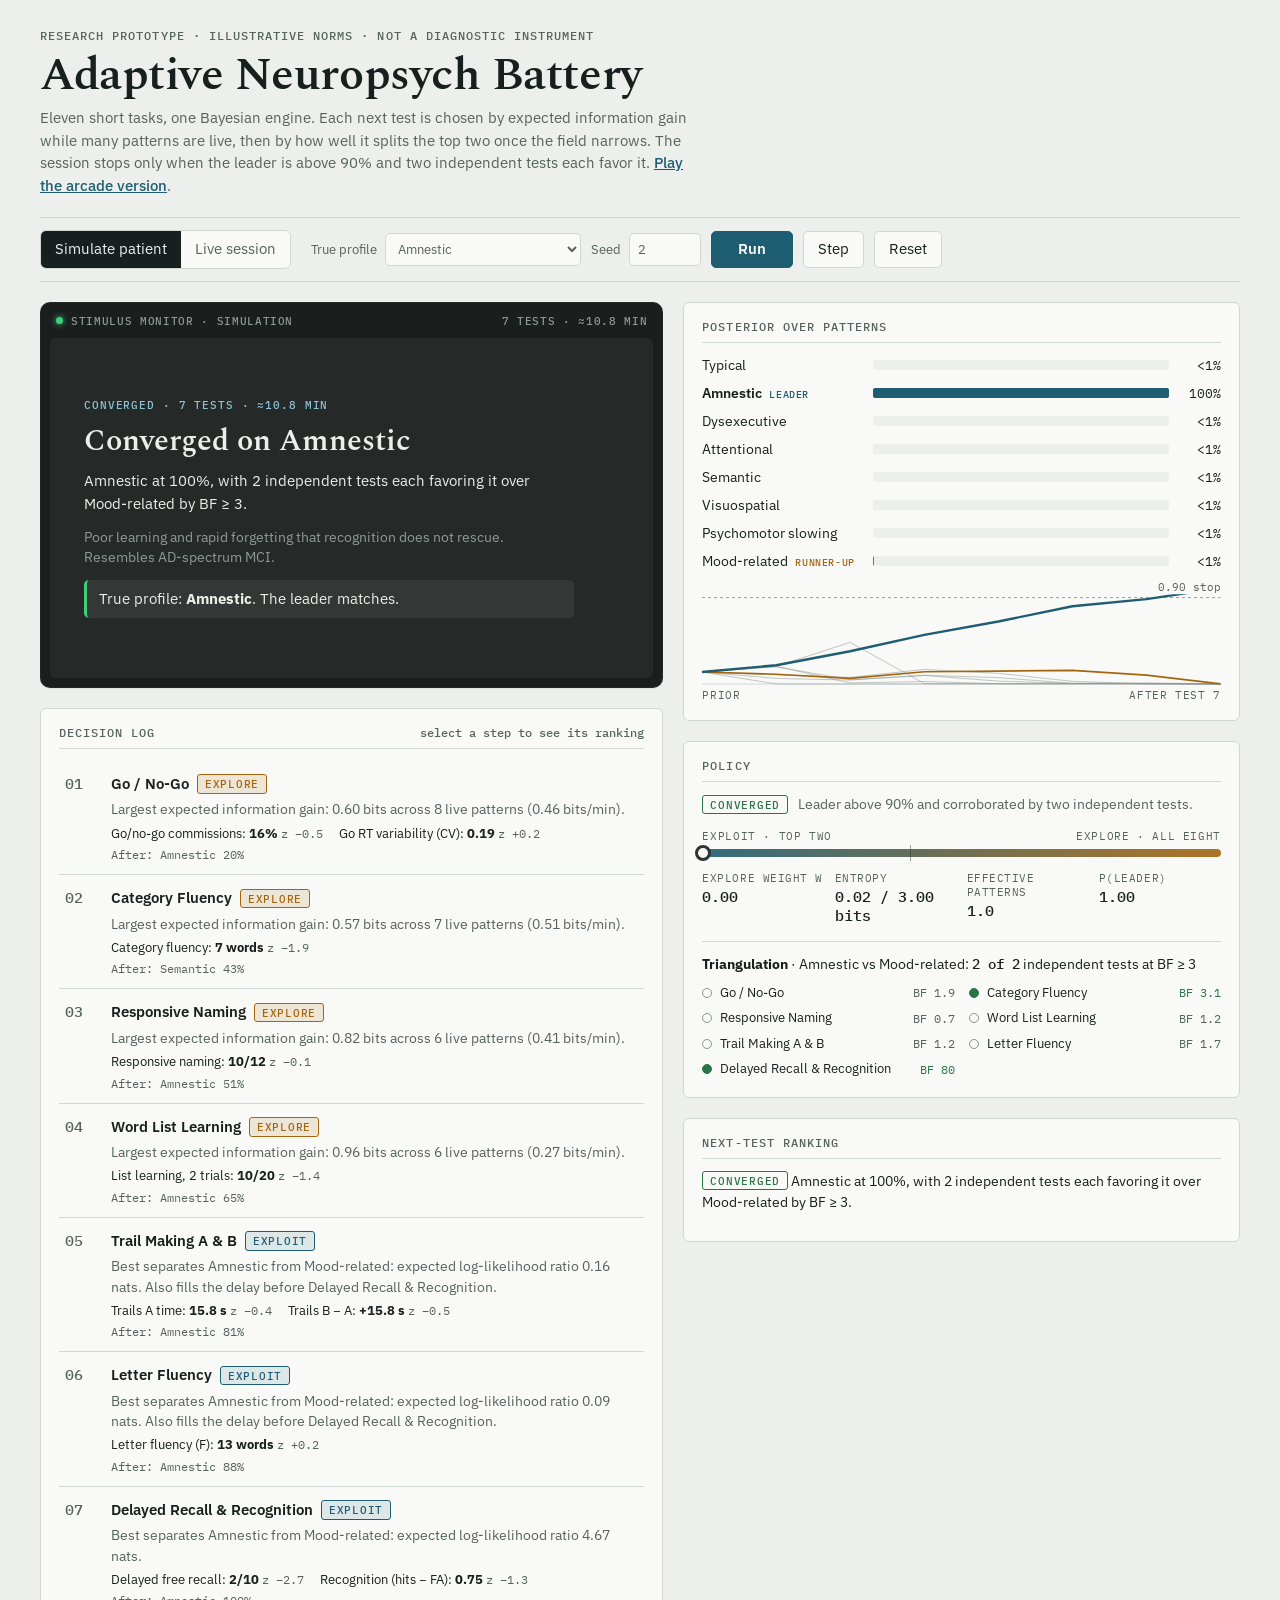
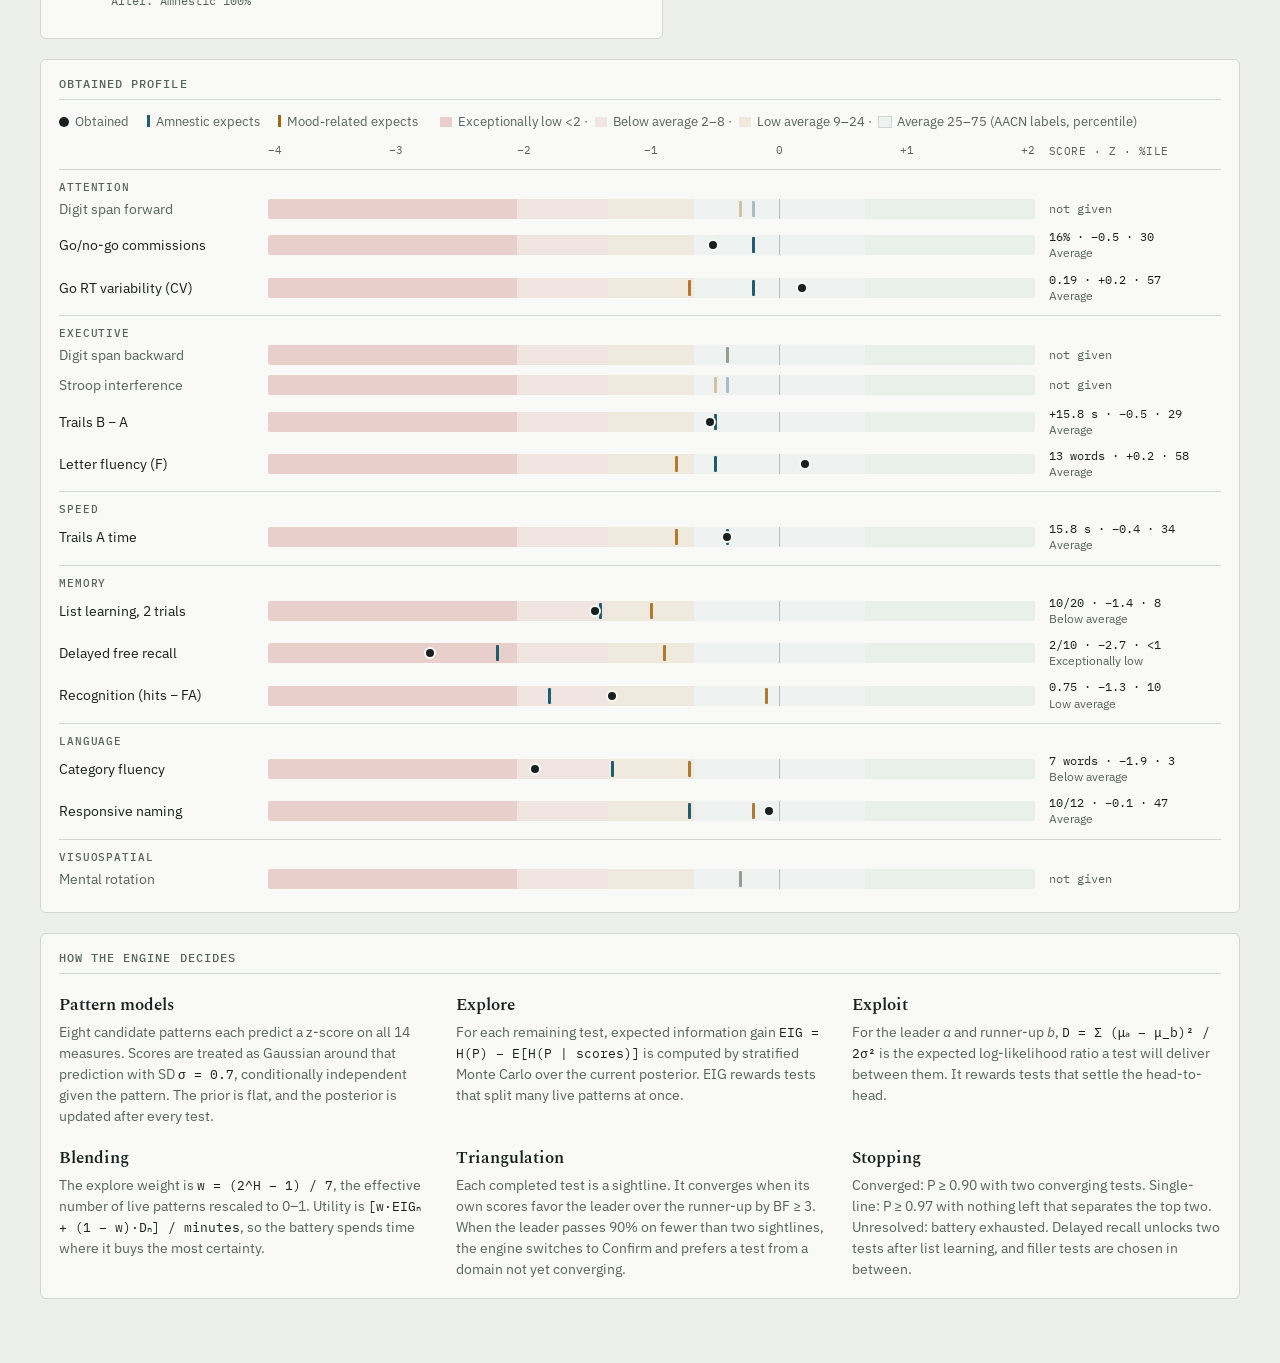
==== dashboard.html @ c5dc6a9e "Mind Arcade: adaptive neuropsych battery with arcade front end Eleven browser tasks selected by a Ba" ====
<!doctype html>
<html lang="en">
<head>
<meta charset="utf-8">
<meta name="viewport" content="width=device-width, initial-scale=1, viewport-fit=cover">
<title>Adaptive Neuropsych Battery</title>
<link rel="preconnect" href="https://fonts.googleapis.com">
<link rel="preconnect" href="https://fonts.gstatic.com" crossorigin>
<link rel="stylesheet" href="https://fonts.googleapis.com/css2?family=IBM+Plex+Mono:wght@400;500&family=IBM+Plex+Sans:ital,wght@0,400;0,500;0,600;1,400&family=Spectral:wght@500;600&display=swap">
<link rel="stylesheet" href="css/dashboard.css">
</head>
<body>
<div class="wrap">
  <header class="mast">
    <p class="eyebrow">Research prototype · illustrative norms · not a diagnostic instrument</p>
    <h1>Adaptive Neuropsych Battery</h1>
    <p class="lede">Eleven short tasks, one Bayesian engine. Each next test is chosen by expected information gain while many patterns are live, then by how well it splits the top two once the field narrows. The session stops only when the leader is above 90% and two independent tests each favor it. <a href="index.html">Play the arcade version</a>.</p>
  </header>

  <div class="controls">
    <div class="seg" role="group" aria-label="Mode">
      <button id="modeSim" aria-pressed="true">Simulate patient</button>
      <button id="modeLive" aria-pressed="false">Live session</button>
    </div>
    <div id="simCtl" class="ctl-row">
      <label for="truth">True profile <select id="truth"></select></label>
      <label for="seed">Seed <input id="seed" type="number" min="1" max="99999" value="2"></label>
      <button id="btnRun" class="btn primary">Run</button>
      <button id="btnStep" class="btn">Step</button>
      <button id="btnReset" class="btn">Reset</button>
    </div>
    <div id="liveCtl" class="ctl-row" hidden>
      <span class="hint">Takes 8 to 15 minutes. A keyboard works best; touch is supported.</span>
      <button id="btnLive" class="btn primary">Start session</button>
      <button id="btnEnd" class="btn" disabled>End session</button>
    </div>
  </div>

  <main class="grid">
    <div class="col">
      <div class="screen">
        <div class="screen-bar"><span id="screenLabel">Stimulus monitor · simulation</span><span id="screenClock"></span></div>
        <div id="stage" class="stage" aria-live="polite"></div>
      </div>
      <section class="panel"><h2>Decision log <span class="muted" style="text-transform:none;letter-spacing:0">select a step to see its ranking</span></h2><ol id="trace" class="trace"></ol></section>
    </div>
    <div class="col">
      <section class="panel"><h2>Posterior over patterns</h2><div id="post"></div><div id="evo"></div></section>
      <section class="panel"><h2>Policy</h2><div id="policy"></div></section>
      <section class="panel"><h2><span id="candTitle">Next-test ranking</span><button id="candBack" hidden>Show current</button></h2><div id="cands"></div></section>
    </div>
  </main>

  <section class="panel">
    <h2>Obtained profile</h2>
    <div class="prof-head" id="profLegend"></div>
    <div id="profile"></div>
  </section>

  <section class="panel methods">
    <h2>How the engine decides</h2>
    <div><h3>Pattern models</h3><p>Eight candidate patterns each predict a z-score on all 14 measures. Scores are treated as Gaussian around that prediction with SD <code>σ = 0.7</code>, conditionally independent given the pattern. The prior is flat, and the posterior is updated after every test.</p></div>
    <div><h3>Explore</h3><p>For each remaining test, expected information gain <code>EIG = H(P) − E[H(P | scores)]</code> is computed by stratified Monte Carlo over the current posterior. EIG rewards tests that split many live patterns at once.</p></div>
    <div><h3>Exploit</h3><p>For the leader <i>a</i> and runner-up <i>b</i>, <code>D = Σ (μₐ − μ_b)² / 2σ²</code> is the expected log-likelihood ratio a test will deliver between them. It rewards tests that settle the head-to-head.</p></div>
    <div><h3>Blending</h3><p>The explore weight is <code>w = (2^H − 1) / 7</code>, the effective number of live patterns rescaled to 0–1. Utility is <code>[w·EIGₙ + (1 − w)·Dₙ] / minutes</code>, so the battery spends time where it buys the most certainty.</p></div>
    <div><h3>Triangulation</h3><p>Each completed test is a sightline. It converges when its own scores favor the leader over the runner-up by BF ≥ 3. When the leader passes 90% on fewer than two sightlines, the engine switches to Confirm and prefers a test from a domain not yet converging.</p></div>
    <div><h3>Stopping</h3><p>Converged: P ≥ 0.90 with two converging tests. Single-line: P ≥ 0.97 with nothing left that separates the top two. Unresolved: battery exhausted. Delayed recall unlocks two tests after list learning, and filler tests are chosen in between.</p></div>
  </section>
</div>
<script src="js/engine.js"></script>
<script src="js/tasks.js"></script>
<script src="js/dashboard.js"></script>
</body>
</html>
---- css/dashboard.css ----
/* base reset */
*,*::before,*::after{box-sizing:border-box}
body{margin:0}
img{max-width:100%}
[hidden]{display:none!important}

/* Layout: a clinician's protocol sheet. Left: the stimulus monitor (fixed dark, as in a testing room) over the decision log.
   Right: engine readouts (posterior, policy, ranking). Full-width z-profile below. */
:root {
  --paper: #ECEFEB; --sheet: #F9FAF7; --ink: #17201E; --ink-2: #56625E; --rule: #D1D7D1;
  --accent: #1F5D73; --accent-soft: rgba(31, 93, 115, .12); --runner: #A5650F; --runner-soft: rgba(165, 101, 15, .14);
  --explore: #A5650F; --good: #2B7448; --bad: #AE3833; --neutral: #8A9490;
  --band-el: rgba(174, 56, 51, .22); --band-ba: rgba(174, 56, 51, .11); --band-la: rgba(165, 101, 15, .11); --band-av: rgba(31, 93, 115, .05); --band-hi: rgba(43, 116, 72, .08);
  --screen: #1A1E1D; --screen-2: #252A29; --screen-ink: #ECEEE9; --screen-dim: #8F9A96; --screen-accent: #8CC3D6;
  --st-red: #FF5A52; --st-green: #3FCF78; --st-blue: #5B95FF; --st-yellow: #FFD449;
  --f-display: 'Spectral', Georgia, 'Times New Roman', serif;
  --f-body: 'IBM Plex Sans', system-ui, -apple-system, 'Segoe UI', sans-serif;
  --f-mono: 'IBM Plex Mono', ui-monospace, 'SF Mono', Menlo, monospace;
}
@media (prefers-color-scheme: dark) { :root:not([data-theme="light"]) {
  --paper: #0F1312; --sheet: #161B1A; --ink: #E1E6E2; --ink-2: #99A49F; --rule: #2A3230;
  --accent: #7DB6CB; --accent-soft: rgba(125, 182, 203, .14); --runner: #E0A84C; --runner-soft: rgba(224, 168, 76, .16);
  --explore: #E0A84C; --good: #6CC08D; --bad: #E6746D; --neutral: #6E7975;
  --band-el: rgba(230, 116, 109, .26); --band-ba: rgba(230, 116, 109, .13); --band-la: rgba(224, 168, 76, .12); --band-av: rgba(125, 182, 203, .05); --band-hi: rgba(108, 192, 141, .08);
  --screen: #0A0D0C; --screen-2: #161A19; color-scheme: dark; } }
:root[data-theme="dark"] {
  --paper: #0F1312; --sheet: #161B1A; --ink: #E1E6E2; --ink-2: #99A49F; --rule: #2A3230;
  --accent: #7DB6CB; --accent-soft: rgba(125, 182, 203, .14); --runner: #E0A84C; --runner-soft: rgba(224, 168, 76, .16);
  --explore: #E0A84C; --good: #6CC08D; --bad: #E6746D; --neutral: #6E7975;
  --band-el: rgba(230, 116, 109, .26); --band-ba: rgba(230, 116, 109, .13); --band-la: rgba(224, 168, 76, .12); --band-av: rgba(125, 182, 203, .05); --band-hi: rgba(108, 192, 141, .08);
  --screen: #0A0D0C; --screen-2: #161A19; color-scheme: dark; }

* { box-sizing: border-box; }
body { background: var(--paper); color: var(--ink); font: 15px/1.5 var(--f-body); }
.wrap { max-width: 1240px; margin: 0 auto; padding-inline: 20px; padding-block: 28px 64px; display: grid; gap: 20px; }
@media (max-width: 520px) { .wrap { padding-inline: 16px; } }
button, select, input { font: inherit; color: inherit; }
kbd { font: 500 .78em var(--f-mono); border: 1px solid currentColor; border-radius: 3px; padding: 0 .35em; opacity: .75; }
.muted { color: var(--ink-2); }
:focus-visible { outline: 2px solid var(--accent); outline-offset: 2px; }

/* masthead */
.mast { display: grid; gap: 8px; }
.eyebrow { margin: 0; font: 500 11.5px var(--f-mono); letter-spacing: .09em; text-transform: uppercase; color: var(--ink-2); }
h1 { margin: 0; font: 600 clamp(30px, 4.4vw, 46px)/1.05 var(--f-display); letter-spacing: -.01em; text-wrap: balance; }
.lede { margin: 0; max-width: 72ch; color: var(--ink-2); }

/* controls */
.controls { display: flex; flex-wrap: wrap; gap: 12px 20px; align-items: center; padding-block: 12px; border-block: 1px solid var(--rule); }
.seg { display: inline-flex; border: 1px solid var(--rule); border-radius: 6px; overflow: hidden; background: var(--sheet); }
.seg button { border: 0; background: none; padding: 7px 14px; cursor: pointer; color: var(--ink-2); }
.seg button[aria-pressed="true"] { background: var(--ink); color: var(--paper); }
.ctl-row { display: flex; flex-wrap: wrap; gap: 10px; align-items: center; }
.ctl-row label { display: inline-flex; gap: 8px; align-items: center; font-size: 13px; color: var(--ink-2); }
select, .ctl-row input { background: var(--sheet); border: 1px solid var(--rule); border-radius: 5px; padding: 6px 8px; }
.ctl-row input[type=number] { width: 5.5em; font-family: var(--f-mono); }
.btn { border: 1px solid var(--rule); background: var(--sheet); border-radius: 5px; padding: 6px 14px; cursor: pointer; }
.btn:hover { border-color: var(--ink-2); }
.btn.primary { background: var(--accent); border-color: var(--accent); color: var(--sheet); font-weight: 600; min-width: 5.5em; }
.btn:disabled { opacity: .45; cursor: default; }
.hint { font-size: 13px; color: var(--ink-2); }

/* grid */
.grid { display: grid; grid-template-columns: minmax(0, 1.12fr) minmax(0, 1fr); gap: 20px; align-items: start; }
.col { display: grid; gap: 20px; min-width: 0; }
@media (max-width: 980px) { .grid { grid-template-columns: minmax(0, 1fr); } }
.panel { background: var(--sheet); border: 1px solid var(--rule); border-radius: 6px; padding: 16px 18px 18px; min-width: 0; }
.panel h2 { margin: 0 0 12px; display: flex; justify-content: space-between; align-items: baseline; gap: 8px; font: 500 11.5px var(--f-mono); letter-spacing: .09em; text-transform: uppercase; color: var(--ink-2); padding-bottom: 8px; border-bottom: 1px solid var(--rule); }
.panel h2 button { font: 500 11px var(--f-mono); letter-spacing: .04em; text-transform: none; background: none; border: 0; color: var(--accent); cursor: pointer; padding: 0; }

/* chips */
.chip { display: inline-block; font: 500 10.5px/1 var(--f-mono); letter-spacing: .07em; text-transform: uppercase; padding: 4px 7px 3px; border-radius: 3px; border: 1px solid currentColor; vertical-align: 1px; white-space: nowrap; }
.chip-explore { color: var(--explore); background: var(--runner-soft); }
.chip-exploit { color: var(--accent); background: var(--accent-soft); }
.chip-confirm { color: var(--ink); background: transparent; border-style: dashed; }
.chip-converged { color: var(--good); }
.chip-narrow { color: var(--runner); }
.chip-exhausted { color: var(--bad); }

/* stimulus monitor */
.screen { background: var(--screen); color: var(--screen-ink); border-radius: 10px; padding: 10px; box-shadow: inset 0 0 0 1px rgba(255,255,255,.04), 0 1px 0 rgba(0,0,0,.05); }
.screen-bar { display: flex; justify-content: space-between; gap: 10px; font: 500 11px var(--f-mono); letter-spacing: .06em; text-transform: uppercase; color: var(--screen-dim); padding: 2px 6px 10px; }
.screen-bar span:first-child::before { content: ''; display: inline-block; width: 7px; height: 7px; border-radius: 50%; background: var(--st-green); margin-right: 8px; vertical-align: 1px; box-shadow: 0 0 6px var(--st-green); }
.stage { background: var(--screen-2); border-radius: 6px; min-height: 340px; display: grid; position: relative; overflow: hidden; }
.st-card { align-self: center; padding: 26px clamp(18px, 4vw, 34px); display: grid; gap: 12px; max-width: 62ch; }
.st-eyebrow { margin: 0; font: 500 11px var(--f-mono); letter-spacing: .08em; text-transform: uppercase; color: var(--screen-accent); }
.st-title { margin: 0; font: 600 clamp(22px, 3vw, 30px)/1.15 var(--f-display); text-wrap: balance; }
.st-why, .st-instr { margin: 0; color: var(--screen-ink); }
.st-instr { line-height: 1.6; }
.st-dim { margin: 0; color: var(--screen-dim); font-size: 13.5px; }
.st-prompt { margin: 0; font-size: 17px; }
.st-actions { display: flex; flex-wrap: wrap; gap: 10px; margin-top: 4px; }
.st-btn { background: var(--screen-ink); color: var(--screen); border: 1px solid var(--screen-ink); border-radius: 5px; padding: 9px 16px; font-weight: 600; cursor: pointer; }
.st-btn.ghost { background: transparent; color: var(--screen-ink); border-color: rgba(236,238,233,.35); font-weight: 500; }
.st-btn.ghost:hover { border-color: var(--screen-ink); }
.st-btn:focus-visible, .st-input:focus-visible, .st-node:focus-visible { outline: 2px solid var(--screen-accent); outline-offset: 2px; }
.st-center { display: grid; place-items: center; min-height: 240px; }
.st-big { font: 500 clamp(56px, 11vw, 96px)/1 var(--f-mono); letter-spacing: .02em; min-height: 1em; }
.st-big.dim { color: var(--screen-dim); }
.st-big.word { font: 600 clamp(34px, 6vw, 52px)/1 var(--f-body); letter-spacing: .01em; }
.st-big.st-word { font: 700 clamp(40px, 8vw, 66px)/1 var(--f-body); letter-spacing: .04em; }
.st-trial { display: grid; grid-template-rows: 1fr auto; padding: 16px; gap: 14px; }
.st-choices { display: flex; flex-wrap: wrap; gap: 10px; justify-content: center; }
.st-choices .st-btn { min-width: 7.5em; }
.st-pad { justify-self: center; width: min(320px, 100%); height: 64px; border-radius: 8px; border: 1px solid rgba(236,238,233,.35); background: transparent; color: var(--screen-dim); font: 500 12px var(--f-mono); letter-spacing: .1em; text-transform: uppercase; cursor: pointer; touch-action: manipulation; }
.st-pad.hit { background: rgba(236,238,233,.12); }
.st-input { flex: 1 1 12em; min-width: 0; background: var(--screen); color: var(--screen-ink); border: 1px solid rgba(236,238,233,.3); border-radius: 5px; padding: 9px 12px; font: 17px var(--f-mono); }
.st-entry-row { display: flex; flex-wrap: wrap; gap: 8px; }
.st-chips { display: flex; flex-wrap: wrap; gap: 6px; min-height: 30px; }
.st-chip { font: 13px var(--f-mono); padding: 3px 8px; border-radius: 3px; background: rgba(236,238,233,.09); }
.st-entry-foot { display: flex; align-items: baseline; gap: 10px; justify-content: space-between; }
.st-clock { font: 600 30px var(--f-mono); font-variant-numeric: tabular-nums; }
.st-trail-wrap { padding: 12px; display: grid; gap: 8px; }
.st-trail { position: relative; width: 100%; aspect-ratio: 4 / 3; max-height: 72vh; }
@media (max-width: 520px) { .st-trail { aspect-ratio: 1 / 1.05; } }
.st-trail-lines { position: absolute; inset: 0; width: 100%; height: 100%; }
.st-trail-lines line { stroke: var(--screen-accent); stroke-width: 2; }
.st-node { position: absolute; width: 42px; height: 42px; margin: -21px 0 0 -21px; border-radius: 50%; border: 1.5px solid var(--screen-ink); background: var(--screen-2); color: var(--screen-ink); font: 600 15px var(--f-mono); cursor: pointer; touch-action: manipulation; transition: background .12s; }
.st-node.done { background: var(--screen-accent); border-color: var(--screen-accent); color: var(--screen); }
.st-node.wrong { background: var(--st-red); border-color: var(--st-red); }
.st-canvas { width: 100%; height: clamp(180px, 34vw, 260px); }
.st-tbl-wrap { overflow-x: auto; }
.st-tbl { border-collapse: collapse; font-size: 13.5px; width: 100%; }
.st-tbl td { padding: 6px 10px 6px 0; border-top: 1px solid rgba(236,238,233,.12); white-space: nowrap; }
.st-tbl .num { font-family: var(--f-mono); font-variant-numeric: tabular-nums; text-align: right; }
.st-truth { margin: 0; padding: 8px 12px; border-radius: 5px; background: rgba(236,238,233,.07); border-left: 3px solid var(--screen-dim); }
.st-truth.ok { border-left-color: var(--st-green); }
.st-truth.miss { border-left-color: var(--st-red); }

/* decision log */
.trace { list-style: none; margin: 0; padding: 0; display: grid; }
.trace li + li { border-top: 1px solid var(--rule); }
.trace-empty { color: var(--ink-2); padding: 6px 0; }
.trace-btn { width: 100%; text-align: left; background: none; border: 0; padding: 12px 6px; display: grid; grid-template-columns: 2.4em minmax(0, 1fr); gap: 10px; cursor: pointer; border-radius: 4px; }
.trace-btn:hover { background: var(--accent-soft); }
.trace li.sel .trace-btn { background: var(--accent-soft); box-shadow: inset 2px 0 0 var(--accent); }
.tnum { font: 500 15px var(--f-mono); color: var(--ink-2); padding-top: 1px; }
.tbody { display: grid; gap: 4px; min-width: 0; }
.ttitle { font-weight: 600; display: flex; flex-wrap: wrap; align-items: center; gap: 8px; }
.treason { color: var(--ink-2); font-size: 13.5px; }
.tres { display: flex; flex-wrap: wrap; gap: 4px 16px; font-size: 13px; }
.tres i { font-family: var(--f-mono); font-style: normal; color: var(--ink-2); font-size: 12px; }
.tafter { font: 12px var(--f-mono); color: var(--ink-2); }

/* posterior */
#post { display: grid; gap: 7px; }
.prow { display: grid; grid-template-columns: minmax(0, 11.5em) minmax(0, 1fr) 3em; gap: 10px; align-items: center; font-size: 14px; }
.pname { white-space: nowrap; overflow: hidden; text-overflow: ellipsis; }
.pname em { font: 500 10px var(--f-mono); font-style: normal; letter-spacing: .06em; text-transform: uppercase; margin-left: 4px; }
.prow.lead .pname em { color: var(--accent); } .prow.run .pname em { color: var(--runner); }
.ptrack { height: 10px; background: var(--paper); border-radius: 2px; overflow: hidden; }
.pfill { display: block; height: 100%; background: var(--neutral); transition: width .45s ease; }
.prow.lead .pfill { background: var(--accent); } .prow.run .pfill { background: var(--runner); }
.prow.lead .pname { font-weight: 600; }
.pval { font: 13px var(--f-mono); text-align: right; font-variant-numeric: tabular-nums; }
@media (max-width: 520px) { .prow { grid-template-columns: minmax(0, 1fr) 3em; } .ptrack { grid-column: 1 / -1; grid-row: 2; } .pname em { display: none; } }
#evo { margin-top: 16px; }
.evo-plot { position: relative; height: 96px; }
.evo-plot svg { width: 100%; height: 100%; display: block; overflow: visible; }
.evo-plot polyline { fill: none; stroke-linejoin: round; }
.evo-other { stroke: var(--neutral); stroke-width: 1; opacity: .5; }
.evo-run { stroke: var(--runner); stroke-width: 1.6; }
.evo-lead { stroke: var(--accent); stroke-width: 2.4; }
.evo-grid { stroke: var(--ink-2); stroke-dasharray: 3 3; stroke-width: 1; opacity: .6; }
.evo-axis { stroke: var(--rule); stroke-width: 1; }
.evo-tick { position: absolute; right: 0; transform: translateY(-120%); font: 10.5px var(--f-mono); color: var(--ink-2); background: var(--sheet); padding-left: 4px; }
.evo-x { display: flex; justify-content: space-between; font: 10.5px var(--f-mono); color: var(--ink-2); margin-top: 4px; text-transform: uppercase; letter-spacing: .06em; }

/* policy */
.pol-head { display: flex; gap: 10px; align-items: baseline; flex-wrap: wrap; }
.pol-head p { margin: 0; flex: 1 1 18em; font-size: 14px; color: var(--ink-2); }
.gauge-wrap { margin-top: 14px; }
.gauge-labels { display: flex; justify-content: space-between; font: 10.5px var(--f-mono); letter-spacing: .06em; text-transform: uppercase; color: var(--ink-2); margin-bottom: 6px; }
.gauge { position: relative; height: 8px; border-radius: 4px; background: linear-gradient(to right, var(--accent), var(--explore)); opacity: .9; }
.gauge-mark { position: absolute; top: 50%; width: 16px; height: 16px; margin: -8px 0 0 -8px; border-radius: 50%; background: var(--sheet); border: 3px solid var(--ink); transition: left .45s ease; }
.gauge-cut { position: absolute; top: -4px; bottom: -4px; width: 1px; background: var(--ink); opacity: .45; }
.stats { display: grid; grid-template-columns: repeat(4, minmax(0, 1fr)); gap: 10px; margin: 14px 0 0; }
.stats div { min-width: 0; }
.stats dt { font: 10.5px var(--f-mono); letter-spacing: .05em; text-transform: uppercase; color: var(--ink-2); }
.stats dd { margin: 2px 0 0; font: 500 15px var(--f-mono); font-variant-numeric: tabular-nums; }
@media (max-width: 520px) { .stats { grid-template-columns: repeat(2, minmax(0, 1fr)); } }
.tri { margin-top: 16px; padding-top: 12px; border-top: 1px solid var(--rule); }
.tri-head { margin: 0 0 8px; font-size: 14px; }
.tri-k { font-family: var(--f-mono); font-weight: 500; }
.lines { list-style: none; margin: 0; padding: 0; display: grid; grid-template-columns: repeat(auto-fill, minmax(min(15em, 100%), 1fr)); gap: 6px 14px; }
.line { display: grid; grid-template-columns: 10px minmax(0, 1fr) auto; gap: 8px; align-items: center; font-size: 13px; }
.ldot { width: 10px; height: 10px; border-radius: 50%; border: 1.5px solid var(--neutral); }
.line-for .ldot { background: var(--good); border-color: var(--good); }
.line-against .ldot { background: var(--bad); border-color: var(--bad); }
.lname { white-space: nowrap; overflow: hidden; text-overflow: ellipsis; }
.lbf { font: 12px var(--f-mono); color: var(--ink-2); font-variant-numeric: tabular-nums; }
.line-for .lbf { color: var(--good); } .line-against .lbf { color: var(--bad); }

/* ranking */
.cand-note, .stop-note { margin: 0 0 10px; font-size: 13px; color: var(--ink-2); }
.stop-note { color: var(--ink); font-size: 14px; }
.tbl-wrap { overflow-x: auto; }
.cands { width: 100%; border-collapse: collapse; font-size: 13.5px; }
.cands th { text-align: left; font: 500 10.5px var(--f-mono); letter-spacing: .05em; text-transform: uppercase; color: var(--ink-2); padding: 0 8px 6px 0; border-bottom: 1px solid var(--rule); white-space: nowrap; }
.cands td { padding: 7px 8px 7px 0; border-bottom: 1px solid var(--rule); vertical-align: middle; }
.cands .num { font-family: var(--f-mono); font-variant-numeric: tabular-nums; text-align: right; white-space: nowrap; }
.cands tr.chosen td { background: var(--accent-soft); }
.cands tr.chosen .tname { font-weight: 600; box-shadow: inset 2px 0 0 var(--accent); padding-left: 8px; }
.tname { min-width: 9em; }
.tag { font: 500 10px var(--f-mono); text-transform: uppercase; letter-spacing: .05em; color: var(--good); }
.ubar { width: 30%; min-width: 80px; }
.utrack { display: block; height: 8px; background: var(--paper); border-radius: 2px; overflow: hidden; }
.ufill { display: block; height: 100%; background: var(--ink-2); }
.cands tr.chosen .ufill { background: var(--accent); }

/* profile */
.prof-head { display: flex; flex-wrap: wrap; gap: 6px 18px; font-size: 12.5px; color: var(--ink-2); margin-bottom: 12px; }
.prof-head i { display: inline-block; vertical-align: -1px; margin-right: 6px; }
.lg-dot { width: 10px; height: 10px; border-radius: 50%; background: var(--ink); }
.lg-lead { width: 3px; height: 12px; background: var(--accent); }
.lg-run { width: 3px; height: 12px; background: var(--runner); }
.lg-bands i { width: 12px; height: 10px; margin-left: 4px; }
.b-el { background: var(--band-el); } .b-ba { background: var(--band-ba); } .b-la { background: var(--band-la); } .b-av { background: var(--band-av); outline: 1px solid var(--rule); }
.prof-row { display: grid; grid-template-columns: minmax(0, 13em) minmax(0, 1fr) minmax(0, 11.5em); gap: 14px; align-items: center; padding-block: 5px; }
.prof-axis { padding-block: 0 4px; }
.axis { position: relative; height: 16px; font: 10.5px var(--f-mono); color: var(--ink-2); }
.axis span { position: absolute; transform: translateX(-50%); }
.axis span:first-child { transform: none; } .axis span:last-child { transform: translateX(-100%); }
.pvalh { font: 10.5px var(--f-mono); letter-spacing: .05em; text-transform: uppercase; color: var(--ink-2); }
.prof-dom { font: 500 11px var(--f-mono); letter-spacing: .08em; text-transform: uppercase; color: var(--ink-2); padding-top: 10px; border-top: 1px solid var(--rule); margin-top: 6px; }
.plabel { font-size: 13.5px; }
.ptrack2 { position: relative; height: 20px; }
.bands { position: absolute; inset: 0; border-radius: 2px; background: linear-gradient(to right, var(--band-el) 0 32.5%, var(--band-ba) 32.5% 44.3%, var(--band-la) 44.3% 55.5%, var(--band-av) 55.5% 77.8%, var(--band-hi) 77.8% 100%); }
.bands::after { content: ''; position: absolute; left: 66.67%; top: 0; bottom: 0; width: 1px; background: var(--ink-2); opacity: .35; }
.ptick { position: absolute; top: 2px; bottom: 2px; width: 3px; margin-left: -1.5px; border-radius: 1px; transition: left .45s ease; }
.ptick.lead { background: var(--accent); }
.ptick.run { background: var(--runner); opacity: .85; }
.pdot { position: absolute; top: 50%; width: 12px; height: 12px; margin: -6px 0 0 -6px; border-radius: 50%; background: var(--ink); border: 2px solid var(--sheet); }
.pv { font: 12px/1.35 var(--f-mono); font-variant-numeric: tabular-nums; }
.pv i { font-family: var(--f-body); font-style: normal; color: var(--ink-2); font-size: 12px; }
.untested .plabel { color: var(--ink-2); }
.untested .ptick { opacity: .35; }
@media (max-width: 640px) {
  .prof-row { grid-template-columns: minmax(0, 1fr) auto; gap: 4px 10px; }
  .prof-row .ptrack2, .prof-row .axis { grid-column: 1 / -1; grid-row: 2; }
  .prof-axis { grid-template-columns: minmax(0, 1fr); } .prof-axis > span:first-child, .pvalh { display: none; }
  .pv { text-align: right; } .pv br { display: none; } .pv i { margin-left: 6px; }
}

/* methods */
.methods { display: grid; grid-template-columns: repeat(auto-fit, minmax(min(19em, 100%), 1fr)); gap: 18px 28px; }
.methods h2 { grid-column: 1 / -1; margin-bottom: 0; }
.methods h3 { margin: 0 0 4px; font: 600 17px var(--f-display); }
.methods p { margin: 0; font-size: 14px; color: var(--ink-2); max-width: 62ch; }
.methods code { font: 12.5px var(--f-mono); color: var(--ink); }
@media (prefers-reduced-motion: reduce) { * { transition: none !important; } }

.lede a { color: var(--accent); font-weight: 500; }
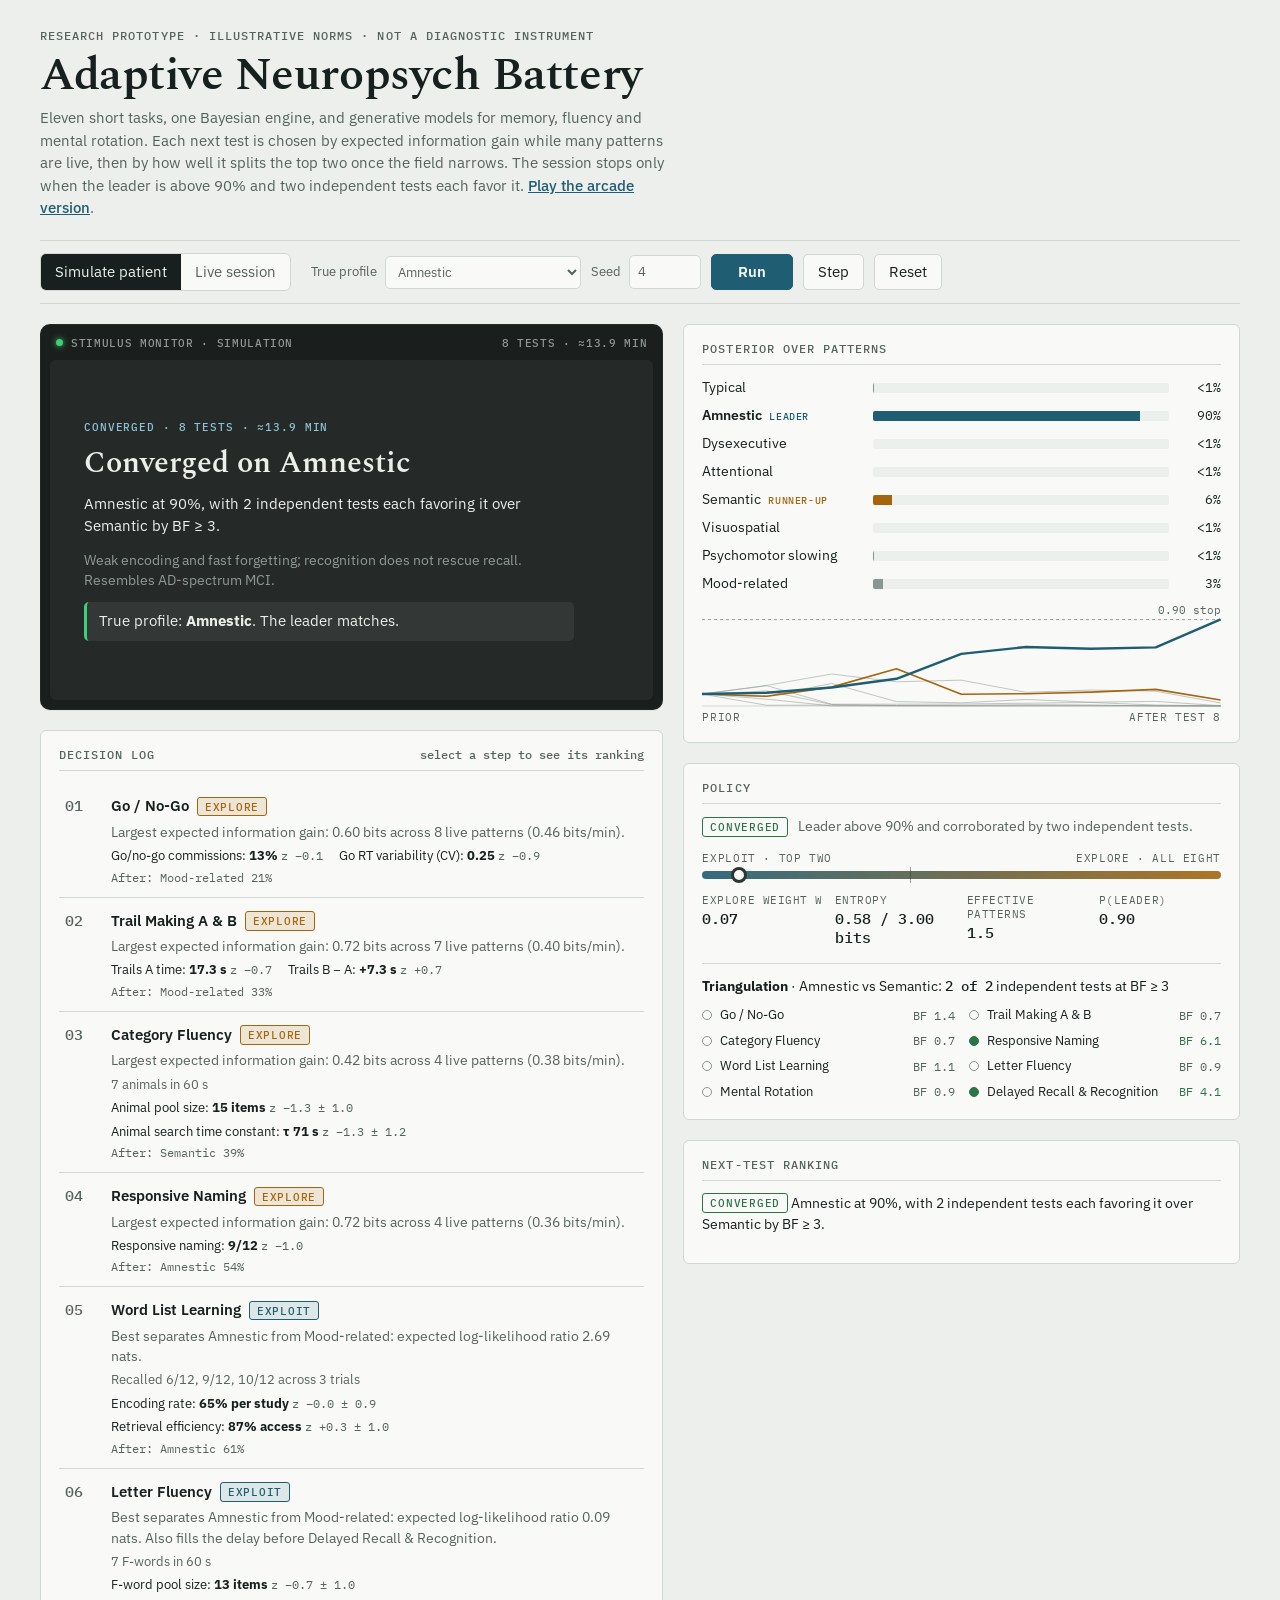
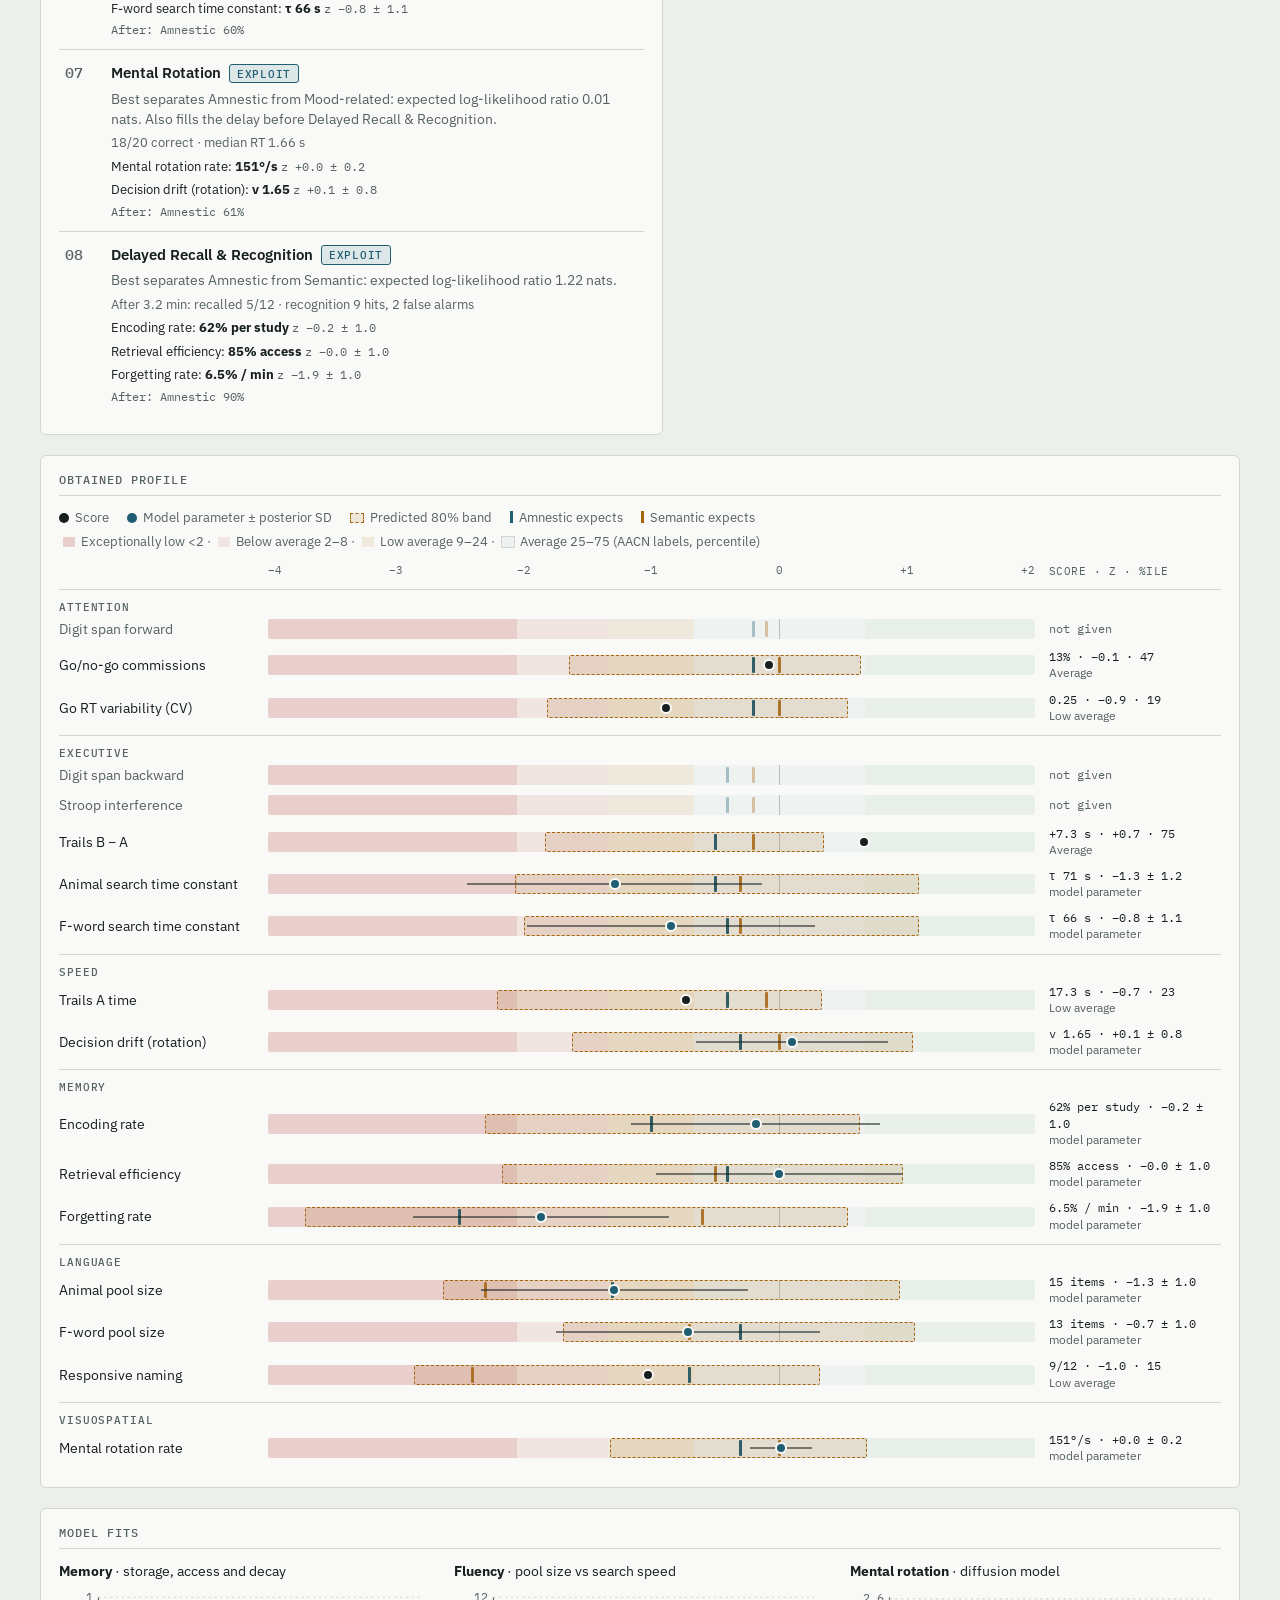
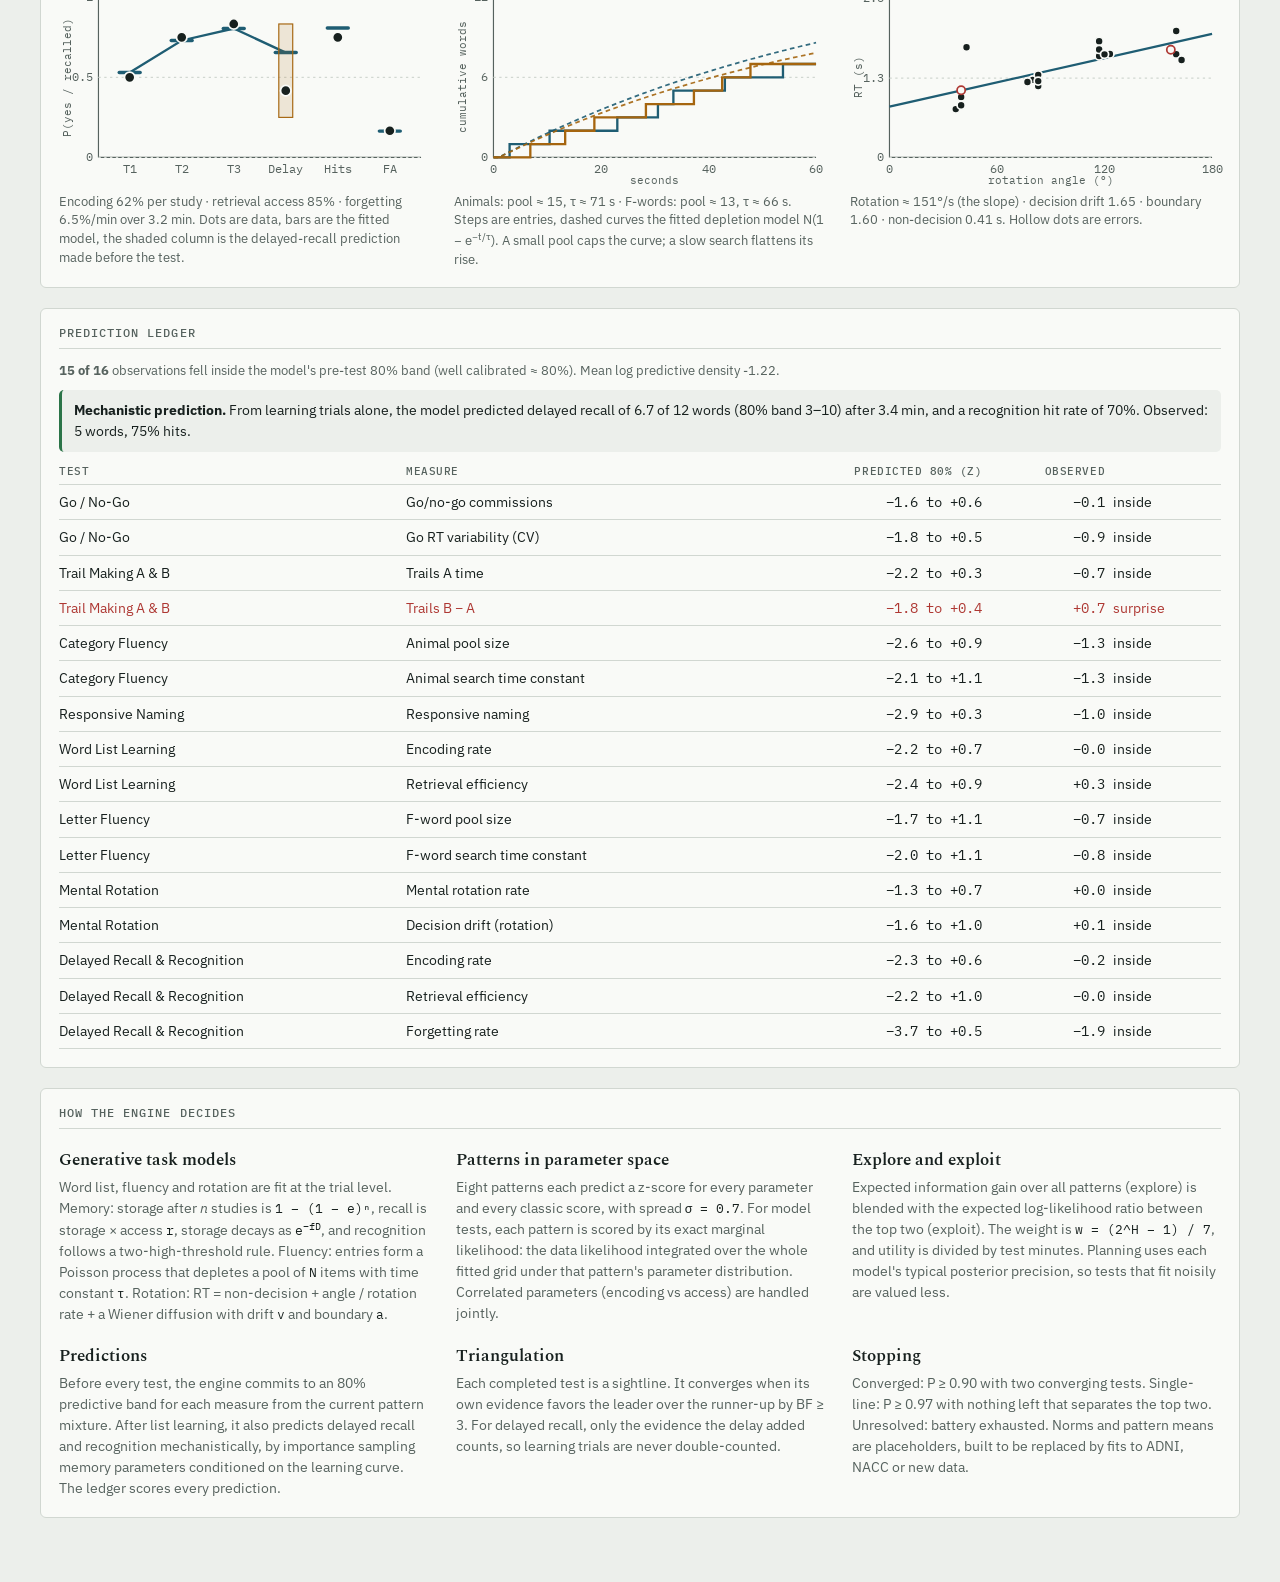
==== commit 32263a97: "Model-based engine: generative task models and prediction ledger - Memory (encoding/access/forgettin" ====
--- a/dashboard.html
+++ b/dashboard.html
@@ -14,7 +14,7 @@
   <header class="mast">
     <p class="eyebrow">Research prototype · illustrative norms · not a diagnostic instrument</p>
     <h1>Adaptive Neuropsych Battery</h1>
-    <p class="lede">Eleven short tasks, one Bayesian engine. Each next test is chosen by expected information gain while many patterns are live, then by how well it splits the top two once the field narrows. The session stops only when the leader is above 90% and two independent tests each favor it. <a href="index.html">Play the arcade version</a>.</p>
+    <p class="lede">Eleven short tasks, one Bayesian engine, and generative models for memory, fluency and mental rotation. Each next test is chosen by expected information gain while many patterns are live, then by how well it splits the top two once the field narrows. The session stops only when the leader is above 90% and two independent tests each favor it. <a href="index.html">Play the arcade version</a>.</p>
   </header>
 
   <div class="controls">
@@ -24,7 +24,7 @@
     </div>
     <div id="simCtl" class="ctl-row">
       <label for="truth">True profile <select id="truth"></select></label>
-      <label for="seed">Seed <input id="seed" type="number" min="1" max="99999" value="2"></label>
+      <label for="seed">Seed <input id="seed" type="number" min="1" max="99999" value="4"></label>
       <button id="btnRun" class="btn primary">Run</button>
       <button id="btnStep" class="btn">Step</button>
       <button id="btnReset" class="btn">Reset</button>
@@ -57,14 +57,17 @@
     <div id="profile"></div>
   </section>
 
+  <section class="panel"><h2>Model fits</h2><div id="fits" class="fits"></div></section>
+  <section class="panel"><h2>Prediction ledger</h2><div id="ledger"></div></section>
+
   <section class="panel methods">
     <h2>How the engine decides</h2>
-    <div><h3>Pattern models</h3><p>Eight candidate patterns each predict a z-score on all 14 measures. Scores are treated as Gaussian around that prediction with SD <code>σ = 0.7</code>, conditionally independent given the pattern. The prior is flat, and the posterior is updated after every test.</p></div>
-    <div><h3>Explore</h3><p>For each remaining test, expected information gain <code>EIG = H(P) − E[H(P | scores)]</code> is computed by stratified Monte Carlo over the current posterior. EIG rewards tests that split many live patterns at once.</p></div>
-    <div><h3>Exploit</h3><p>For the leader <i>a</i> and runner-up <i>b</i>, <code>D = Σ (μₐ − μ_b)² / 2σ²</code> is the expected log-likelihood ratio a test will deliver between them. It rewards tests that settle the head-to-head.</p></div>
-    <div><h3>Blending</h3><p>The explore weight is <code>w = (2^H − 1) / 7</code>, the effective number of live patterns rescaled to 0–1. Utility is <code>[w·EIGₙ + (1 − w)·Dₙ] / minutes</code>, so the battery spends time where it buys the most certainty.</p></div>
-    <div><h3>Triangulation</h3><p>Each completed test is a sightline. It converges when its own scores favor the leader over the runner-up by BF ≥ 3. When the leader passes 90% on fewer than two sightlines, the engine switches to Confirm and prefers a test from a domain not yet converging.</p></div>
-    <div><h3>Stopping</h3><p>Converged: P ≥ 0.90 with two converging tests. Single-line: P ≥ 0.97 with nothing left that separates the top two. Unresolved: battery exhausted. Delayed recall unlocks two tests after list learning, and filler tests are chosen in between.</p></div>
+    <div><h3>Generative task models</h3><p>Word list, fluency and rotation are fit at the trial level. Memory: storage after <i>n</i> studies is <code>1 − (1 − e)ⁿ</code>, recall is storage × access <code>r</code>, storage decays as <code>e<sup>−fD</sup></code>, and recognition follows a two-high-threshold rule. Fluency: entries form a Poisson process that depletes a pool of <code>N</code> items with time constant <code>τ</code>. Rotation: RT = non-decision + angle / rotation rate + a Wiener diffusion with drift <code>v</code> and boundary <code>a</code>.</p></div>
+    <div><h3>Patterns in parameter space</h3><p>Eight patterns each predict a z-score for every parameter and every classic score, with spread <code>σ = 0.7</code>. For model tests, each pattern is scored by its exact marginal likelihood: the data likelihood integrated over the whole fitted grid under that pattern's parameter distribution. Correlated parameters (encoding vs access) are handled jointly.</p></div>
+    <div><h3>Explore and exploit</h3><p>Expected information gain over all patterns (explore) is blended with the expected log-likelihood ratio between the top two (exploit). The weight is <code>w = (2^H − 1) / 7</code>, and utility is divided by test minutes. Planning uses each model's typical posterior precision, so tests that fit noisily are valued less.</p></div>
+    <div><h3>Predictions</h3><p>Before every test, the engine commits to an 80% predictive band for each measure from the current pattern mixture. After list learning, it also predicts delayed recall and recognition mechanistically, by importance sampling memory parameters conditioned on the learning curve. The ledger scores every prediction.</p></div>
+    <div><h3>Triangulation</h3><p>Each completed test is a sightline. It converges when its own evidence favors the leader over the runner-up by BF ≥ 3. For delayed recall, only the evidence the delay added counts, so learning trials are never double-counted.</p></div>
+    <div><h3>Stopping</h3><p>Converged: P ≥ 0.90 with two converging tests. Single-line: P ≥ 0.97 with nothing left that separates the top two. Unresolved: battery exhausted. Norms and pattern means are placeholders, built to be replaced by fits to ADNI, NACC or new data.</p></div>
   </section>
 </div>
 <script src="js/engine.js"></script>
--- a/css/dashboard.css
+++ b/css/dashboard.css
@@ -251,3 +251,32 @@
 @media (prefers-reduced-motion: reduce) { * { transition: none !important; } }
 
 .lede a { color: var(--accent); font-weight: 500; }
+
+/* v2: model fits, ledger, uncertainty */
+.fits { display: grid; grid-template-columns: repeat(auto-fit, minmax(min(300px, 100%), 1fr)); gap: 18px 24px; }
+.fig { margin: 0; min-width: 0; }
+.fig figcaption { font-size: 14px; margin-bottom: 6px; }
+.fig svg { width: 100%; height: auto; display: block; overflow: visible; }
+.figcap { margin: 6px 0 0; font-size: 12.5px; color: var(--ink-2); }
+.fig .ax { stroke: var(--ink-2); stroke-width: 1; }
+.fig .gd { stroke: var(--rule); stroke-width: 1; stroke-dasharray: 2 3; }
+.fig .tk { font: 10px var(--f-mono); fill: var(--ink-2); }
+.fig .lab { font-size: 9.5px; }
+.fig .obs { fill: var(--ink); stroke: var(--sheet); stroke-width: 1.5; }
+.fig .obs.err { fill: var(--sheet); stroke: var(--bad); stroke-width: 1.5; }
+.fig .fitln { fill: none; stroke: var(--accent); stroke-width: 2; }
+.fig .fitbar { stroke: var(--accent); stroke-width: 3; stroke-linecap: round; }
+.fig .predbar { fill: var(--runner-soft); stroke: var(--runner); stroke-width: 1; }
+.fig .step { fill: none; stroke-width: 2; }
+.fig .step.flus { stroke: var(--accent); } .fig .step.flup { stroke: var(--runner); }
+.fig .fitcurve { fill: none; stroke-width: 1.5; stroke-dasharray: 4 3; opacity: .9; }
+.fig .fitcurve.flus { stroke: var(--accent); } .fig .fitcurve.flup { stroke: var(--runner); }
+.mech { margin: 0 0 12px; padding: 10px 12px; border-radius: 5px; background: var(--paper); border-left: 3px solid var(--good); font-size: 14px; }
+.mech.miss { border-left-color: var(--bad); }
+.ledger tr.out td { color: var(--bad); }
+.pband { position: absolute; top: 0; bottom: 0; background: var(--runner-soft); border: 1px dashed var(--runner); border-radius: 2px; }
+.pwhisk { position: absolute; top: 50%; height: 2px; margin-top: -1px; background: var(--ink); opacity: .55; }
+.pdot.param { background: var(--accent); }
+.lg-dot.param { background: var(--accent); }
+.lg-band { width: 14px; height: 10px; background: var(--runner-soft); border: 1px dashed var(--runner); }
+.tsum { flex-basis: 100%; color: var(--ink-2); }
